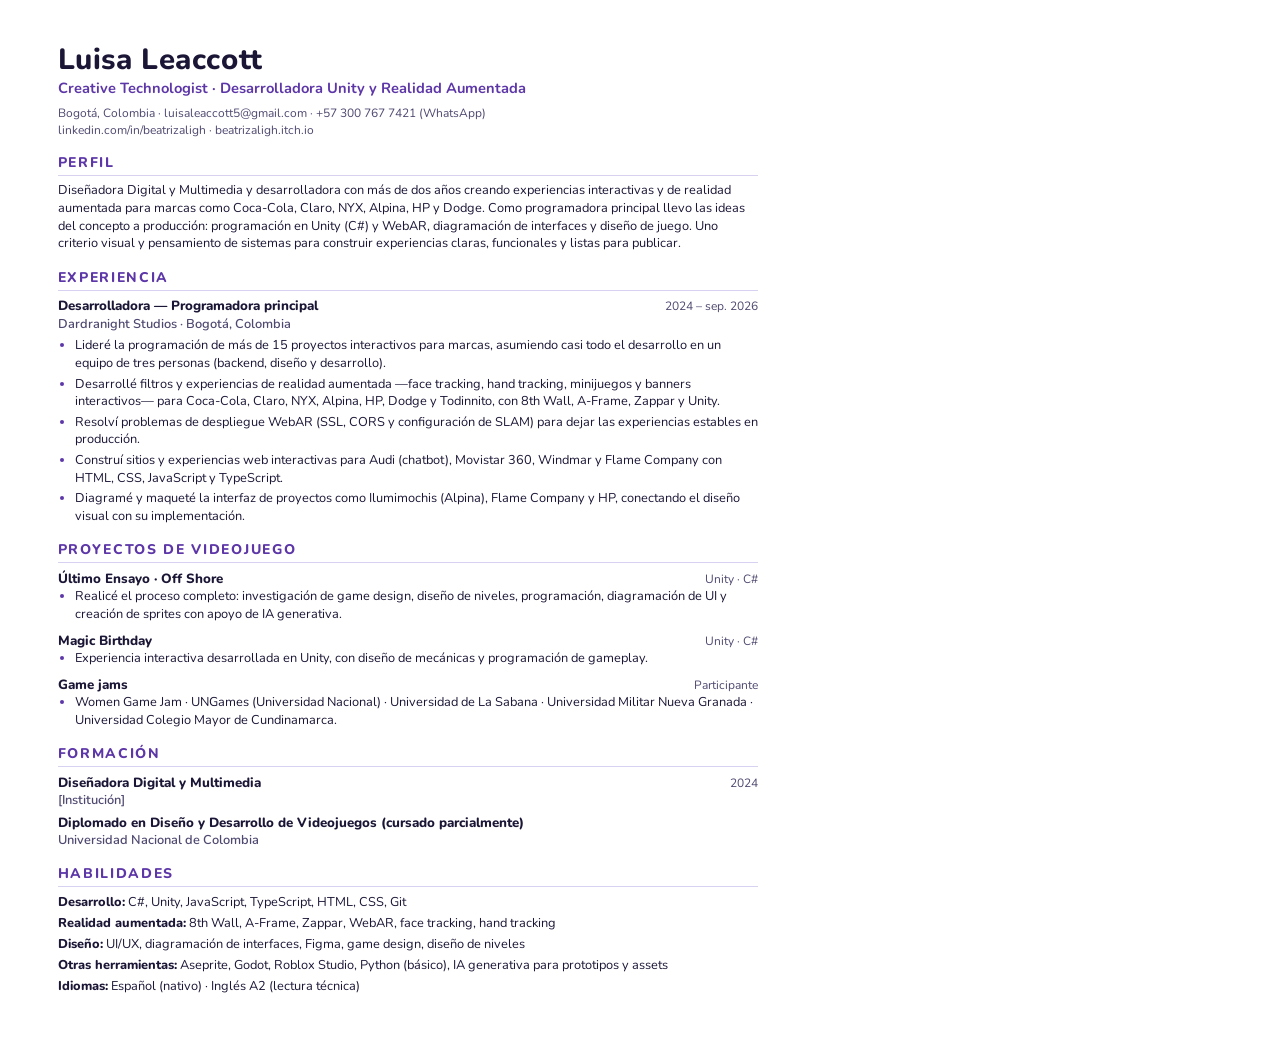
==== CV_Luisa_Leaccott_ATS.html @ 483c3af0 "update" ====
<!doctype html>
<html lang="es">
<head>
<meta charset="utf-8">
<title>CV Luisa Leaccott — Creative Technologist (ATS)</title>
<!--
  VERSIÓN ATS (para portales de empleo: LinkedIn, Computrabajo, Magneto, etc.)
  Reglas que sigue esta versión a propósito:
  - Una sola columna: los lectores automáticos leen de arriba a abajo sin confundirse.
  - Sin tablas, sin íconos, sin texto dentro de imágenes: todo es texto seleccionable.
  - Títulos de sección estándar ("Experiencia", "Formación"...) que los ATS reconocen.
  - Color solo como acento; si se imprime en blanco y negro sigue siendo legible.
-->
<style>
  /* ---------- Fuentes: las mismas de tu portafolio para mantener coherencia ---------- */
  @font-face { font-family: "Nunito"; src: url("Fonts/Nunito-Regular.ttf"); font-weight: 400; }
  @font-face { font-family: "Nunito"; src: url("Fonts/Nunito-SemiBold.ttf"); font-weight: 600; }
  @font-face { font-family: "Nunito"; src: url("Fonts/Nunito-Bold.ttf"); font-weight: 700; }
  @font-face { font-family: "Nunito"; src: url("Fonts/Nunito-ExtraBold.ttf"); font-weight: 800; }

  /* ---------- Tokens de color (tomados de tu styles.css) ---------- */
  :root {
    --ink: #1b1636;      /* texto principal: un violeta casi negro, más suave que #000 */
    --muted: #4f4870;    /* texto secundario: fechas, lugares */
    --accent: #5d37a8;   /* violeta de acento (el mismo del botón de scroll del sitio) */
    --line: #d9d1f0;     /* líneas divisorias */
  }

  /* Tamaño carta (estándar en Colombia) y márgenes de impresión */
  @page { size: Letter; margin: 0; }
  * { box-sizing: border-box; margin: 0; padding: 0; }
  body { background: #fff; color: var(--ink); font-family: "Nunito", Arial, sans-serif; font-size: 9.6pt; line-height: 1.38; }
  .page { width: 8.5in; min-height: 11in; padding: 0.45in 0.6in 0.35in; }

  /* ---------- Encabezado ---------- */
  h1 { font-size: 22pt; font-weight: 800; letter-spacing: .02em; line-height: 1.1; }
  .role { font-size: 11pt; font-weight: 700; color: var(--accent); margin-top: 2pt; }
  .contact { margin-top: 5pt; color: var(--muted); font-size: 9pt; }
  .contact a { color: inherit; text-decoration: none; }

  /* ---------- Secciones ---------- */
  h2 {
    font-size: 10.5pt; font-weight: 800; text-transform: uppercase; letter-spacing: .12em;
    color: var(--accent); border-bottom: 1px solid var(--line);
    padding-bottom: 2pt; margin: 11pt 0 5pt;
  }
  p { margin-bottom: 4pt; }

  /* Bloque de cada trabajo/proyecto: título a la izquierda, fecha a la derecha */
  .item-head { display: flex; justify-content: space-between; align-items: baseline; gap: 12pt; }
  .item-head strong { font-weight: 800; font-size: 10pt; }
  .item-head span { color: var(--muted); font-size: 9pt; white-space: nowrap; }
  .sub { color: var(--muted); font-weight: 600; margin-bottom: 3pt; }

  ul { padding-left: 13pt; margin-bottom: 6pt; }
  li { margin-bottom: 2.2pt; }
  li::marker { color: var(--accent); }

  /* Habilidades: etiqueta en negrita + lista separada por comas (los ATS la leen bien) */
  .skills p { margin-bottom: 2.5pt; }
  .skills b { font-weight: 800; }
</style>
</head>
<body>
<main class="page">

  <!-- ENCABEZADO: nombre + cargo objetivo + contacto en una sola línea -->
  <header>
    <h1>Luisa Leaccott</h1>
    <div class="role">Creative Technologist · Desarrolladora Unity y Realidad Aumentada</div>
    <div class="contact">
      Bogotá, Colombia · <a href="mailto:luisaleaccott5@gmail.com">luisaleaccott5@gmail.com</a> · +57 300 767 7421 (WhatsApp)<br>
      <a href="https://www.linkedin.com/in/beatrizaligh/">linkedin.com/in/beatrizaligh</a> · <a href="https://beatrizaligh.itch.io/">beatrizaligh.itch.io</a>
    </div>
  </header>

  <!-- PERFIL: 3 líneas que responden "¿quién eres y qué aportas?" -->
  <h2>Perfil</h2>
  <p>
    Diseñadora Digital y Multimedia y desarrolladora con más de dos años creando experiencias interactivas y de
    realidad aumentada para marcas como Coca-Cola, Claro, NYX, Alpina, HP y Dodge. Como programadora principal
    llevo las ideas del concepto a producción: programación en Unity (C#) y WebAR, diagramación de interfaces y
    diseño de juego. Uno criterio visual y pensamiento de sistemas para construir experiencias claras, funcionales y listas para publicar.
  </p>

  <!-- EXPERIENCIA: verbos de acción al inicio de cada viñeta -->
  <h2>Experiencia</h2>
  <div class="item-head"><strong>Desarrolladora — Programadora principal</strong><span>2024 – sep. 2026</span></div>
  <div class="sub">Dardranight Studios · Bogotá, Colombia</div>
  <ul>
    <li>Lideré la programación de más de 15 proyectos interactivos para marcas, asumiendo casi todo el desarrollo en un equipo de tres personas (backend, diseño y desarrollo).</li>
    <li>Desarrollé filtros y experiencias de realidad aumentada —face tracking, hand tracking, minijuegos y banners interactivos— para Coca-Cola, Claro, NYX, Alpina, HP, Dodge y Todinnito, con 8th Wall, A-Frame, Zappar y Unity.</li>
    <li>Resolví problemas de despliegue WebAR (SSL, CORS y configuración de SLAM) para dejar las experiencias estables en producción.</li>
    <li>Construí sitios y experiencias web interactivas para Audi (chatbot), Movistar 360, Windmar y Flame Company con HTML, CSS, JavaScript y TypeScript.</li>
    <li>Diagramé y maqueté la interfaz de proyectos como Ilumimochis (Alpina), Flame Company y HP, conectando el diseño visual con su implementación.</li>
  </ul>

  <!-- PROYECTOS DE JUEGO: demuestran el lado "creative" del cargo objetivo -->
  <h2>Proyectos de videojuego</h2>
  <div class="item-head"><strong>Último Ensayo · Off Shore</strong><span>Unity · C#</span></div>
  <ul>
    <li>Realicé el proceso completo: investigación de game design, diseño de niveles, programación, diagramación de UI y creación de sprites con apoyo de IA generativa.</li>
  </ul>
  <div class="item-head"><strong>Magic Birthday</strong><span>Unity · C#</span></div>
  <ul>
    <li>Experiencia interactiva desarrollada en Unity, con diseño de mecánicas y programación de gameplay.</li>
  </ul>
  <div class="item-head"><strong>Game jams</strong><span>Participante</span></div>
  <ul>
    <li>Women Game Jam · UNGames (Universidad Nacional) · Universidad de La Sabana · Universidad Militar Nueva Granada · Universidad Colegio Mayor de Cundinamarca.</li>
  </ul>

  <!-- FORMACIÓN -->
  <h2>Formación</h2>
  <div class="item-head"><strong>Diseñadora Digital y Multimedia</strong><span>2024</span></div>
  <div class="sub">[Institución]</div>
  <div class="item-head"><strong>Diplomado en Diseño y Desarrollo de Videojuegos (cursado parcialmente)</strong><span></span></div>
  <div class="sub">Universidad Nacional de Colombia</div>

  <!-- HABILIDADES: agrupadas para que el reclutador escanee rápido -->
  <h2>Habilidades</h2>
  <div class="skills">
    <p><b>Desarrollo:</b> C#, Unity, JavaScript, TypeScript, HTML, CSS, Git</p>
    <p><b>Realidad aumentada:</b> 8th Wall, A-Frame, Zappar, WebAR, face tracking, hand tracking</p>
    <p><b>Diseño:</b> UI/UX, diagramación de interfaces, Figma, game design, diseño de niveles</p>
    <p><b>Otras herramientas:</b> Aseprite, Godot, Roblox Studio, Python (básico), IA generativa para prototipos y assets</p>
    <p><b>Idiomas:</b> Español (nativo) · Inglés A2 (lectura técnica)</p>
  </div>

</main>
</body>
</html>
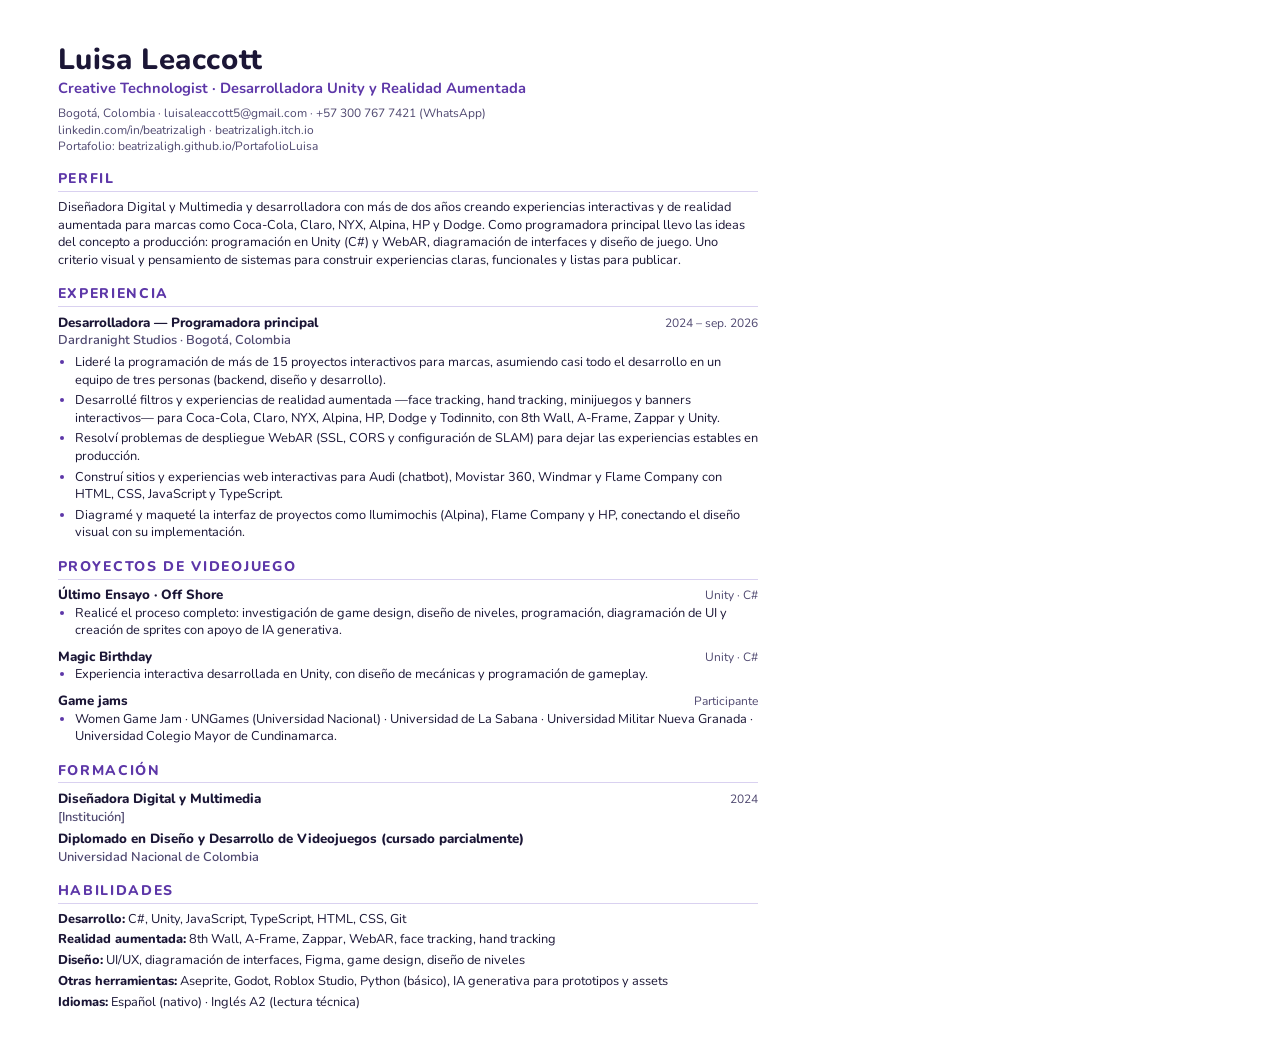
==== commit dddd2972: "update CV" ====
--- a/CV_Luisa_Leaccott_ATS.html
+++ b/CV_Luisa_Leaccott_ATS.html
@@ -70,7 +70,8 @@
     <div class="role">Creative Technologist · Desarrolladora Unity y Realidad Aumentada</div>
     <div class="contact">
       Bogotá, Colombia · <a href="mailto:luisaleaccott5@gmail.com">luisaleaccott5@gmail.com</a> · +57 300 767 7421 (WhatsApp)<br>
-      <a href="https://www.linkedin.com/in/beatrizaligh/">linkedin.com/in/beatrizaligh</a> · <a href="https://beatrizaligh.itch.io/">beatrizaligh.itch.io</a>
+      <a href="https://www.linkedin.com/in/beatrizaligh/">linkedin.com/in/beatrizaligh</a> · <a href="https://beatrizaligh.itch.io/">beatrizaligh.itch.io</a><br>
+      Portafolio: <a href="https://beatrizaligh.github.io/PortafolioLuisa/">beatrizaligh.github.io/PortafolioLuisa</a>
     </div>
   </header>
 
